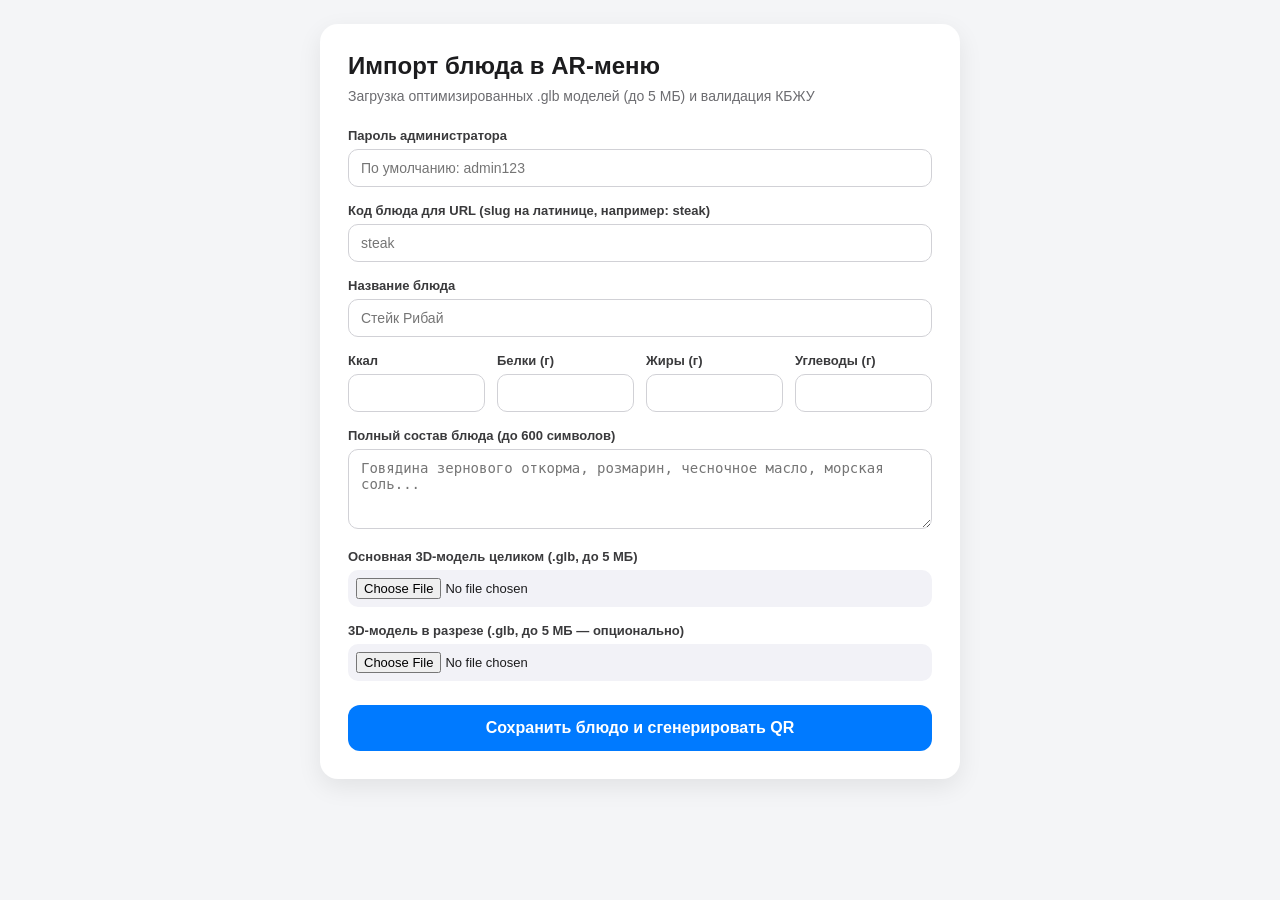
==== admin.html @ 4e0d43b7 "feat: migrate to SLAM model-viewer, add cut view, composition sheet and FastAPI SQL backend" ====
<!DOCTYPE html>
<html lang="ru">
<head>
  <meta charset="UTF-8">
  <meta name="viewport" content="width=device-width, initial-scale=1.0">
  <title>Панель администратора — AR Меню</title>
  <style>
    * { box-sizing: border-box; }
    body {
      font-family: -apple-system, BlinkMacSystemFont, "Segoe UI", Roboto, sans-serif;
      background: #f4f5f7;
      color: #1c1c1e;
      margin: 0;
      padding: 24px 16px;
    }
    .container {
      max-width: 640px;
      margin: 0 auto;
      background: #ffffff;
      border-radius: 18px;
      padding: 28px;
      box-shadow: 0 8px 24px rgba(0, 0, 0, 0.08);
    }
    h1 { margin: 0 0 8px; font-size: 24px; }
    p.sub { color: #6c6c70; font-size: 14px; margin: 0 0 24px; }
    .form-group { margin-bottom: 16px; }
    .grid-4 {
      display: grid;
      grid-template-columns: repeat(4, 1fr);
      gap: 12px;
    }
    label {
      display: block;
      font-size: 13px;
      font-weight: 600;
      margin-bottom: 6px;
      color: #3a3a3c;
    }
    input[type="text"], input[type="password"], input[type="number"], textarea {
      width: 100%;
      padding: 10px 12px;
      border: 1px solid #d1d1d6;
      border-radius: 10px;
      font-size: 14px;
    }
    textarea { resize: vertical; min-height: 80px; }
    input[type="file"] {
      width: 100%;
      padding: 8px;
      background: #f2f2f7;
      border-radius: 10px;
      font-size: 13px;
    }
    .btn-submit {
      width: 100%;
      padding: 14px;
      border: none;
      border-radius: 12px;
      background: #007AFF;
      color: #fff;
      font-size: 16px;
      font-weight: 700;
      cursor: pointer;
      margin-top: 8px;
    }
    .status-box {
      margin-top: 20px;
      padding: 16px;
      border-radius: 12px;
      display: none;
      font-size: 14px;
    }
    .status-box.success { display: block; background: #e8f8ee; color: #1b6e38; }
    .status-box.error { display: block; background: #fdecea; color: #b71c1c; }
    .qr-preview {
      margin-top: 14px;
      text-align: center;
    }
    .qr-preview img {
      max-width: 180px;
      border-radius: 12px;
      border: 1px solid #e5e5ea;
      padding: 8px;
      background: #fff;
    }
  </style>
</head>
<body>
  <div class="container">
    <h1>Импорт блюда в AR-меню</h1>
    <p class="sub">Загрузка оптимизированных .glb моделей (до 5 МБ) и валидация КБЖУ</p>

    <form id="upload-form">
      <div class="form-group">
        <label>Пароль администратора</label>
        <input type="password" name="admin_token" placeholder="По умолчанию: admin123" required>
      </div>

      <div class="form-group">
        <label>Код блюда для URL (slug на латинице, например: steak)</label>
        <input type="text" name="slug" pattern="^[a-z0-9_-]{2,50}$" placeholder="steak" required>
      </div>

      <div class="form-group">
        <label>Название блюда</label>
        <input type="text" name="name" maxlength="120" placeholder="Стейк Рибай" required>
      </div>

      <div class="grid-4">
        <div class="form-group">
          <label>Ккал</label>
          <input type="number" name="calories" min="1" max="5000" step="1" required>
        </div>
        <div class="form-group">
          <label>Белки (г)</label>
          <input type="number" name="protein" min="0" max="500" step="0.1" required>
        </div>
        <div class="form-group">
          <label>Жиры (г)</label>
          <input type="number" name="fat" min="0" max="500" step="0.1" required>
        </div>
        <div class="form-group">
          <label>Углеводы (г)</label>
          <input type="number" name="carbs" min="0" max="500" step="0.1" required>
        </div>
      </div>

      <div class="form-group">
        <label>Полный состав блюда (до 600 символов)</label>
        <textarea name="composition" maxlength="600" placeholder="Говядина зернового откорма, розмарин, чесночное масло, морская соль..." required></textarea>
      </div>

      <div class="form-group">
        <label>Основная 3D-модель целиком (.glb, до 5 МБ)</label>
        <input type="file" id="file-whole" name="file_whole" accept=".glb" required>
      </div>

      <div class="form-group">
        <label>3D-модель в разрезе (.glb, до 5 МБ — опционально)</label>
        <input type="file" id="file-cut" name="file_cut" accept=".glb">
      </div>

      <button type="submit" class="btn-submit">Сохранить блюдо и сгенерировать QR</button>
    </form>

    <div id="status-box" class="status-box"></div>
  </div>

  <script>
    const MAX_FILE_SIZE = 5 * 1024 * 1024; // 5 МБ

    document.getElementById('upload-form').addEventListener('submit', async (e) => {
      e.preventDefault();
      const statusBox = document.getElementById('status-box');
      statusBox.className = 'status-box';
      statusBox.style.display = 'none';

      const fileWhole = document.getElementById('file-whole').files[0];
      const fileCut = document.getElementById('file-cut').files[0];

      // Клиентская валидация формата и веса файла
      for (const f of [fileWhole, fileCut]) {
        if (!f) continue;
        if (!f.name.toLowerCase().endsWith('.glb')) {
          statusBox.className = 'status-box error';
          statusBox.innerText = 'Ошибка: допускаются только файлы формата .glb';
          return;
        }
        if (f.size > MAX_FILE_SIZE) {
          statusBox.className = 'status-box error';
          statusBox.innerText = `Ошибка: файл ${f.name} превышает лимит 5 МБ. Оптимизируйте модель в Blender.`;
          return;
        }
      }

      const formData = new FormData(e.target);
      try {
        const res = await fetch('/api/dishes', {
          method: 'POST',
          body: formData
        });
        const data = await res.json();
        if (!res.ok) throw new Error(data.detail || 'Ошибка сохранения');

        const dishUrl = `${window.location.origin}/?dish=${data.slug}`;
        const qrApiUrl = `https://api.qrserver.com/v1/create-qr-code/?size=220x220&data=${encodeURIComponent(dishUrl)}`;

        statusBox.className = 'status-box success';
        statusBox.innerHTML = `
          <strong>Блюдо «${data.name}» успешно сохранено в БД!</strong><br><br>
          Прямая ссылка для интеграции и QR:<br>
          <a href="${dishUrl}" target="_blank">${dishUrl}</a>
          <div class="qr-preview">
            <img src="${qrApiUrl}" alt="QR-код блюда">
          </div>
        `;
      } catch (err) {
        statusBox.className = 'status-box error';
        statusBox.innerText = err.message;
      }
    });
  </script>
</body>
</html>
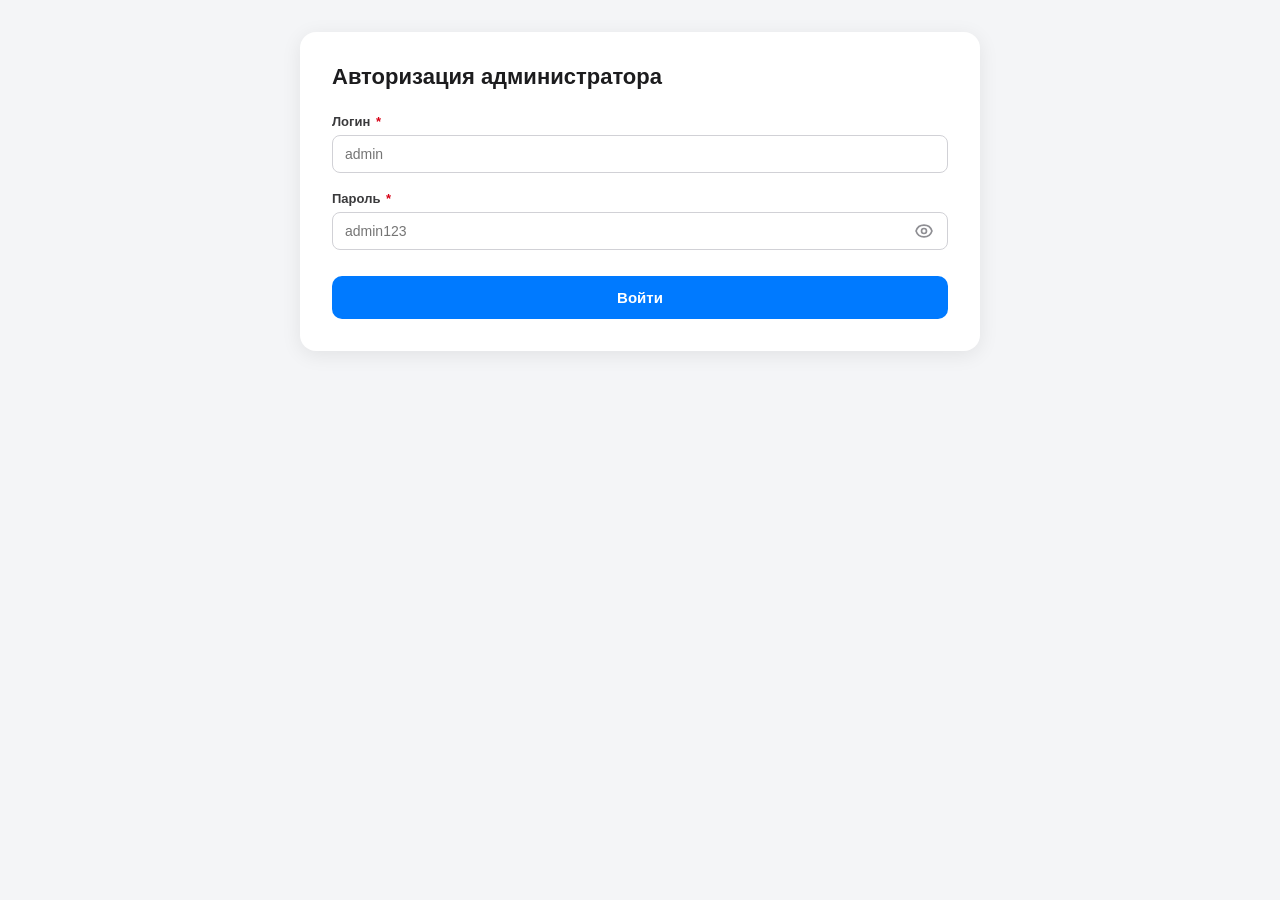
==== commit dc02df90: "feat(ui,ar): optimize mobile AR controls, elevate action buttons and update static demo data" ====
--- a/admin.html
+++ b/admin.html
@@ -11,194 +11,302 @@
       background: #f4f5f7;
       color: #1c1c1e;
       margin: 0;
-      padding: 24px 16px;
-    }
-    .container {
-      max-width: 640px;
+      padding: 32px 16px;
+    }
+    .card {
+      max-width: 680px;
       margin: 0 auto;
       background: #ffffff;
-      border-radius: 18px;
-      padding: 28px;
-      box-shadow: 0 8px 24px rgba(0, 0, 0, 0.08);
-    }
-    h1 { margin: 0 0 8px; font-size: 24px; }
-    p.sub { color: #6c6c70; font-size: 14px; margin: 0 0 24px; }
-    .form-group { margin-bottom: 16px; }
-    .grid-4 {
-      display: grid;
-      grid-template-columns: repeat(4, 1fr);
-      gap: 12px;
-    }
-    label {
-      display: block;
-      font-size: 13px;
+      border-radius: 16px;
+      padding: 32px;
+      box-shadow: 0 4px 20px rgba(0, 0, 0, 0.08);
+    }
+    h1 { margin: 0 0 24px; font-size: 22px; font-weight: 700; }
+    
+    .nav-tabs {
+      display: flex;
+      gap: 10px;
+      margin-bottom: 24px;
+      border-bottom: 1px solid #e5e5ea;
+      padding-bottom: 10px;
+    }
+    .nav-tab {
+      padding: 8px 16px;
+      background: transparent;
+      border: none;
+      font-size: 15px;
       font-weight: 600;
-      margin-bottom: 6px;
-      color: #3a3a3c;
-    }
+      color: #8e8e93;
+      cursor: pointer;
+      border-radius: 8px;
+    }
+    .nav-tab.active { background: #f2f2f7; color: #1c1c1e; }
+    
+    .form-group { margin-bottom: 18px; }
+    .grid-4 { display: grid; grid-template-columns: repeat(4, 1fr); gap: 12px; }
+    label { display: block; font-size: 13px; font-weight: 600; margin-bottom: 6px; color: #3a3a3c; }
+    .req { color: #d70015; margin-left: 2px; }
+    .input-wrapper { position: relative; display: flex; align-items: center; }
     input[type="text"], input[type="password"], input[type="number"], textarea {
-      width: 100%;
-      padding: 10px 12px;
-      border: 1px solid #d1d1d6;
-      border-radius: 10px;
-      font-size: 14px;
-    }
+      width: 100%; padding: 10px 12px; border: 1px solid #d1d1d6; border-radius: 8px; font-size: 14px; background: #fff;
+    }
+    input[type="text"]:focus, input[type="password"]:focus, input[type="number"]:focus, textarea:focus {
+      outline: none; border-color: #007aff;
+    }
+    .eye-btn { position: absolute; right: 10px; background: none; border: none; cursor: pointer; padding: 4px; display: flex; align-items: center; justify-content: center; }
+    .eye-btn svg { width: 20px; height: 20px; stroke: #8e8e93; }
     textarea { resize: vertical; min-height: 80px; }
-    input[type="file"] {
-      width: 100%;
-      padding: 8px;
-      background: #f2f2f7;
-      border-radius: 10px;
-      font-size: 13px;
-    }
-    .btn-submit {
-      width: 100%;
-      padding: 14px;
-      border: none;
-      border-radius: 12px;
-      background: #007AFF;
-      color: #fff;
-      font-size: 16px;
-      font-weight: 700;
-      cursor: pointer;
-      margin-top: 8px;
-    }
-    .status-box {
-      margin-top: 20px;
-      padding: 16px;
-      border-radius: 12px;
-      display: none;
-      font-size: 14px;
-    }
-    .status-box.success { display: block; background: #e8f8ee; color: #1b6e38; }
-    .status-box.error { display: block; background: #fdecea; color: #b71c1c; }
-    .qr-preview {
-      margin-top: 14px;
-      text-align: center;
-    }
-    .qr-preview img {
-      max-width: 180px;
-      border-radius: 12px;
-      border: 1px solid #e5e5ea;
-      padding: 8px;
-      background: #fff;
-    }
+    input[type="file"] { width: 100%; padding: 8px; background: #f2f2f7; border-radius: 8px; font-size: 13px; border: 1px dashed #c7c7cc; }
+    
+    .btn-main { width: 100%; padding: 13px; border: none; border-radius: 10px; background: #007aff; color: #ffffff; font-size: 15px; font-weight: 600; cursor: pointer; margin-top: 8px; text-align: center; text-decoration: none; }
+    .btn-main:active { background: #0056b3; }
+    .btn-small { padding: 6px 12px; font-size: 13px; background: #007aff; border-radius: 6px; color: white; text-decoration: none; display: inline-block; border: none; cursor: pointer; }
+    .btn-danger { background: #ff3b30; }
+    
+    .status-box { margin-top: 20px; padding: 14px; border-radius: 8px; display: none; font-size: 14px; line-height: 1.4; }
+    .status-box.success { display: block; background: #eaf7ec; color: #1b6e38; border: 1px solid #c8e6c9; }
+    .status-box.error { display: block; background: #fdf2f2; color: #b71c1c; border: 1px solid #ffcdd2; }
+    
+    .qr-preview { margin-top: 14px; text-align: center; }
+    .qr-preview img { max-width: 180px; border-radius: 10px; border: 1px solid #e5e5ea; padding: 8px; background: #fff; }
+    
+    #admin-workspace { display: none; }
+    .workspace-view { display: none; }
+    .workspace-view.active { display: block; }
+    
+    .catalog-list { display: flex; flex-direction: column; gap: 12px; }
+    .catalog-item { background: #f2f2f7; padding: 16px; border-radius: 10px; display: flex; justify-content: space-between; align-items: center; }
+    .catalog-item-info strong { display: block; font-size: 16px; margin-bottom: 4px; }
+    .catalog-item-info span { font-size: 13px; color: #6c6c70; }
+    .catalog-item-actions { display: flex; gap: 8px; }
   </style>
 </head>
 <body>
-  <div class="container">
-    <h1>Импорт блюда в AR-меню</h1>
-    <p class="sub">Загрузка оптимизированных .glb моделей (до 5 МБ) и валидация КБЖУ</p>
-
-    <form id="upload-form">
+
+  <!-- Авторизация -->
+  <div id="login-section" class="card">
+    <h1>Авторизация администратора</h1>
+    <form id="login-form">
       <div class="form-group">
-        <label>Пароль администратора</label>
-        <input type="password" name="admin_token" placeholder="По умолчанию: admin123" required>
+        <label>Логин <span class="req">*</span></label>
+        <input type="text" id="login-username" placeholder="admin" autocomplete="username" required>
       </div>
-
       <div class="form-group">
-        <label>Код блюда для URL (slug на латинице, например: steak)</label>
-        <input type="text" name="slug" pattern="^[a-z0-9_-]{2,50}$" placeholder="steak" required>
+        <label>Пароль <span class="req">*</span></label>
+        <div class="input-wrapper">
+          <input type="password" id="login-password" placeholder="admin123" autocomplete="current-password" required>
+          <button type="button" class="eye-btn" onclick="togglePasswordVisibility('login-password')">
+            <svg fill="none" viewBox="0 0 24 24" stroke-width="2">
+              <path stroke-linecap="round" stroke-linejoin="round" d="M15 12a3 3 0 11-6 0 3 3 0 016 0z" />
+              <path stroke-linecap="round" stroke-linejoin="round" d="M2.458 12C3.732 7.943 7.523 5 12 5c4.478 0 8.268 2.943 9.542 7-1.274 4.057-5.064 7-9.542 7-4.477 0-8.268-2.943-9.542-7z" />
+            </svg>
+          </button>
+        </div>
       </div>
-
-      <div class="form-group">
-        <label>Название блюда</label>
-        <input type="text" name="name" maxlength="120" placeholder="Стейк Рибай" required>
+      <button type="submit" class="btn-main">Войти</button>
+    </form>
+    <div id="login-status" class="status-box"></div>
+  </div>
+
+  <!-- Рабочая зона -->
+  <div id="admin-workspace" class="card">
+    <div class="nav-tabs">
+      <button class="nav-tab active" onclick="switchTab('import')">Импорт блюда</button>
+      <button class="nav-tab" onclick="switchTab('catalog'); loadCatalog();">Каталог блюд</button>
+    </div>
+
+    <!-- Вкладка Импорт -->
+    <div id="tab-import" class="workspace-view active">
+      <form id="upload-form">
+        <div class="form-group">
+          <label>Код блюда для URL (slug) <span class="req">*</span></label>
+          <input type="text" id="dish-slug" name="slug" placeholder="например: burger" required>
+        </div>
+        <div class="form-group">
+          <label>Название блюда <span class="req">*</span></label>
+          <input type="text" id="dish-name" name="name" maxlength="120" placeholder="например: Классический бургер" required>
+        </div>
+        <div class="grid-4">
+          <div class="form-group"><label>Ккал <span class="req">*</span></label><input type="number" id="dish-calories" name="calories" min="0" max="5000" step="1" required></div>
+          <div class="form-group"><label>Белки <span class="req">*</span></label><input type="number" id="dish-protein" name="protein" min="0" max="500" step="0.1" required></div>
+          <div class="form-group"><label>Жиры <span class="req">*</span></label><input type="number" id="dish-fat" name="fat" min="0" max="500" step="0.1" required></div>
+          <div class="form-group"><label>Угл <span class="req">*</span></label><input type="number" id="dish-carbs" name="carbs" min="0" max="500" step="0.1" required></div>
+        </div>
+        <div class="form-group">
+          <label>Полный состав блюда <span class="req">*</span></label>
+          <textarea id="dish-composition" name="composition" maxlength="600" placeholder="Ингредиенты..." required></textarea>
+        </div>
+        <div class="form-group">
+          <label>Основная 3D-модель (.glb) <span class="req">*</span></label>
+          <input type="file" id="file-whole" name="file_whole" accept=".glb" required>
+        </div>
+        <div class="form-group">
+          <label>3D-модель в разрезе (.glb, опционально)</label>
+          <input type="file" id="file-cut" name="file_cut" accept=".glb">
+        </div>
+        <button type="submit" class="btn-main">Сохранить блюдо</button>
+      </form>
+      <div id="upload-status" class="status-box"></div>
+    </div>
+
+    <!-- Вкладка Каталог -->
+    <div id="tab-catalog" class="workspace-view">
+      <div id="catalog-list" class="catalog-list">
+        Загрузка...
       </div>
-
-      <div class="grid-4">
-        <div class="form-group">
-          <label>Ккал</label>
-          <input type="number" name="calories" min="1" max="5000" step="1" required>
-        </div>
-        <div class="form-group">
-          <label>Белки (г)</label>
-          <input type="number" name="protein" min="0" max="500" step="0.1" required>
-        </div>
-        <div class="form-group">
-          <label>Жиры (г)</label>
-          <input type="number" name="fat" min="0" max="500" step="0.1" required>
-        </div>
-        <div class="form-group">
-          <label>Углеводы (г)</label>
-          <input type="number" name="carbs" min="0" max="500" step="0.1" required>
-        </div>
-      </div>
-
-      <div class="form-group">
-        <label>Полный состав блюда (до 600 символов)</label>
-        <textarea name="composition" maxlength="600" placeholder="Говядина зернового откорма, розмарин, чесночное масло, морская соль..." required></textarea>
-      </div>
-
-      <div class="form-group">
-        <label>Основная 3D-модель целиком (.glb, до 5 МБ)</label>
-        <input type="file" id="file-whole" name="file_whole" accept=".glb" required>
-      </div>
-
-      <div class="form-group">
-        <label>3D-модель в разрезе (.glb, до 5 МБ — опционально)</label>
-        <input type="file" id="file-cut" name="file_cut" accept=".glb">
-      </div>
-
-      <button type="submit" class="btn-submit">Сохранить блюдо и сгенерировать QR</button>
-    </form>
-
-    <div id="status-box" class="status-box"></div>
+      <div id="catalog-status" class="status-box"></div>
+    </div>
   </div>
 
   <script>
-    const MAX_FILE_SIZE = 5 * 1024 * 1024; // 5 МБ
-
+    let currentAuthToken = '';
+    const MAX_FILE_SIZE = 5 * 1024 * 1024;
+
+    function togglePasswordVisibility(inputId) {
+      const input = document.getElementById(inputId);
+      input.type = input.type === 'password' ? 'text' : 'password';
+    }
+
+    function switchTab(tabId) {
+      document.querySelectorAll('.nav-tab').forEach(t => t.classList.remove('active'));
+      document.querySelectorAll('.workspace-view').forEach(v => v.classList.remove('active'));
+      event.target.classList.add('active');
+      document.getElementById('tab-' + tabId).classList.add('active');
+      document.getElementById('upload-status').style.display = '';
+      document.getElementById('upload-status').className = 'status-box';
+      document.getElementById('catalog-status').style.display = '';
+      document.getElementById('catalog-status').className = 'status-box';
+    }
+
+    // Авторизация
+    document.getElementById('login-form').addEventListener('submit', async (e) => {
+      e.preventDefault();
+      const loginStatus = document.getElementById('login-status');
+      loginStatus.style.display = '';
+      loginStatus.className = 'status-box';
+
+      const username = document.getElementById('login-username').value.trim();
+      const password = document.getElementById('login-password').value;
+
+      try {
+        const res = await fetch('/api/admin/login', {
+          method: 'POST',
+          headers: { 'Content-Type': 'application/json' },
+          body: JSON.stringify({ username, password })
+        });
+        const data = await res.json();
+        if (!res.ok) throw new Error(data.detail || 'Неверный логин или пароль');
+
+        currentAuthToken = data.token;
+        document.getElementById('login-section').style.display = 'none';
+        document.getElementById('admin-workspace').style.display = 'block';
+      } catch (err) {
+        loginStatus.className = 'status-box error';
+        loginStatus.innerText = err.message;
+      }
+    });
+
+    // Загрузка блюда
     document.getElementById('upload-form').addEventListener('submit', async (e) => {
       e.preventDefault();
-      const statusBox = document.getElementById('status-box');
+      const statusBox = document.getElementById('upload-status');
+      statusBox.style.display = '';
       statusBox.className = 'status-box';
-      statusBox.style.display = 'none';
-
+
+      const slug = document.getElementById('dish-slug').value.trim();
+      const name = document.getElementById('dish-name').value.trim();
+      const composition = document.getElementById('dish-composition').value.trim();
       const fileWhole = document.getElementById('file-whole').files[0];
       const fileCut = document.getElementById('file-cut').files[0];
 
-      // Клиентская валидация формата и веса файла
-      for (const f of [fileWhole, fileCut]) {
-        if (!f) continue;
-        if (!f.name.toLowerCase().endsWith('.glb')) {
-          statusBox.className = 'status-box error';
-          statusBox.innerText = 'Ошибка: допускаются только файлы формата .glb';
-          return;
-        }
-        if (f.size > MAX_FILE_SIZE) {
-          statusBox.className = 'status-box error';
-          statusBox.innerText = `Ошибка: файл ${f.name} превышает лимит 5 МБ. Оптимизируйте модель в Blender.`;
-          return;
-        }
-      }
+      if (!slug || !/^[a-z0-9_-]{2,50}$/.test(slug)) return showError(statusBox, 'Ошибка: Код блюда (slug) содержит недопустимые символы (используйте латиницу, дефис, подчеркивание).');
+      if (!name || name.length < 2) return showError(statusBox, 'Ошибка: Название блюда не может быть пустым.');
+      if (!composition || composition.length < 5) return showError(statusBox, 'Ошибка: Состав должен быть не менее 5 символов.');
+      if (!fileWhole || !fileWhole.name.toLowerCase().endsWith('.glb')) return showError(statusBox, 'Ошибка: Основная модель должна быть формата .glb.');
+      if (fileWhole.size > MAX_FILE_SIZE) return showError(statusBox, 'Ошибка: Файл слишком большой (>5 МБ).');
+      if (fileCut && (!fileCut.name.toLowerCase().endsWith('.glb') || fileCut.size > MAX_FILE_SIZE)) return showError(statusBox, 'Ошибка: Модель в разрезе недопустимого формата или размера.');
 
       const formData = new FormData(e.target);
+      formData.set('slug', slug); formData.set('name', name); formData.set('composition', composition);
+      formData.append('admin_token', currentAuthToken);
+
       try {
-        const res = await fetch('/api/dishes', {
-          method: 'POST',
-          body: formData
-        });
+        const res = await fetch('/api/dishes', { method: 'POST', body: formData });
         const data = await res.json();
-        if (!res.ok) throw new Error(data.detail || 'Ошибка сохранения');
+        if (!res.ok) throw new Error(data.detail || 'Ошибка сохранения БД');
 
         const dishUrl = `${window.location.origin}/?dish=${data.slug}`;
-        const qrApiUrl = `https://api.qrserver.com/v1/create-qr-code/?size=220x220&data=${encodeURIComponent(dishUrl)}`;
+        const qrApiUrl = `https://api.qrserver.com/v1/create-qr-code/?size=300x300&data=${encodeURIComponent(dishUrl)}`;
 
         statusBox.className = 'status-box success';
         statusBox.innerHTML = `
-          <strong>Блюдо «${data.name}» успешно сохранено в БД!</strong><br><br>
-          Прямая ссылка для интеграции и QR:<br>
-          <a href="${dishUrl}" target="_blank">${dishUrl}</a>
-          <div class="qr-preview">
-            <img src="${qrApiUrl}" alt="QR-код блюда">
-          </div>
+          <strong>Успех!</strong><br><a href="${dishUrl}" target="_blank">${dishUrl}</a>
+          <div class="qr-preview"><img src="${qrApiUrl}"><br><a href="${qrApiUrl}" download="qr-${data.slug}.png" class="btn-main" style="display:inline-block; width:auto; padding: 6px 12px; margin-top: 10px;">Скачать QR-код</a></div>
         `;
+        document.getElementById('upload-form').reset();
       } catch (err) {
-        statusBox.className = 'status-box error';
-        statusBox.innerText = err.message;
+        showError(statusBox, err.message);
       }
     });
+
+    // Каталог
+    async function loadCatalog() {
+      const list = document.getElementById('catalog-list');
+      list.innerHTML = 'Загрузка...';
+      try {
+        const res = await fetch('/api/dishes');
+        const data = await res.json();
+        list.innerHTML = '';
+        Object.keys(data).forEach(slug => {
+          const dish = data[slug];
+          const dishUrl = `${window.location.origin}/?dish=${slug}`;
+          const qrApiUrl = `https://api.qrserver.com/v1/create-qr-code/?size=300x300&data=${encodeURIComponent(dishUrl)}`;
+          
+          list.innerHTML += `
+            <div class="catalog-item">
+              <div class="catalog-item-info">
+                <strong>${dish.name}</strong>
+                <span>Код: ${slug} | ${dish.calories} ккал</span>
+              </div>
+              <div class="catalog-item-actions">
+                <a href="${dishUrl}" target="_blank" class="btn-small" style="background:#34c759">Открыть</a>
+                <a href="${qrApiUrl}" target="_blank" download="qr-${slug}.png" class="btn-small" style="background:#007aff">QR-код</a>
+                <button class="btn-small btn-danger" onclick="deleteDish('${slug}')">Удалить</button>
+              </div>
+            </div>
+          `;
+        });
+        if (Object.keys(data).length === 0) list.innerHTML = '<p style="color:#8e8e93">Каталог пуст.</p>';
+      } catch (err) {
+        list.innerHTML = 'Ошибка загрузки каталога.';
+      }
+    }
+
+    async function deleteDish(slug) {
+      if (!confirm(`Точно удалить блюдо "${slug}"?`)) return;
+      const statusBox = document.getElementById('catalog-status');
+      
+      try {
+        const res = await fetch(`/api/dishes/${slug}`, {
+          method: 'DELETE',
+          headers: { 'Authorization': `Bearer ${currentAuthToken}` }
+        });
+        if (!res.ok) {
+          const data = await res.json();
+          throw new Error(data.detail || 'Ошибка удаления');
+        }
+        statusBox.className = 'status-box success';
+        statusBox.innerText = `Блюдо ${slug} удалено.`;
+        loadCatalog();
+      } catch (err) {
+        showError(statusBox, err.message);
+      }
+    }
+
+    function showError(element, msg) {
+      element.className = 'status-box error';
+      element.innerText = msg;
+    }
   </script>
 </body>
-</html>
+</html>
